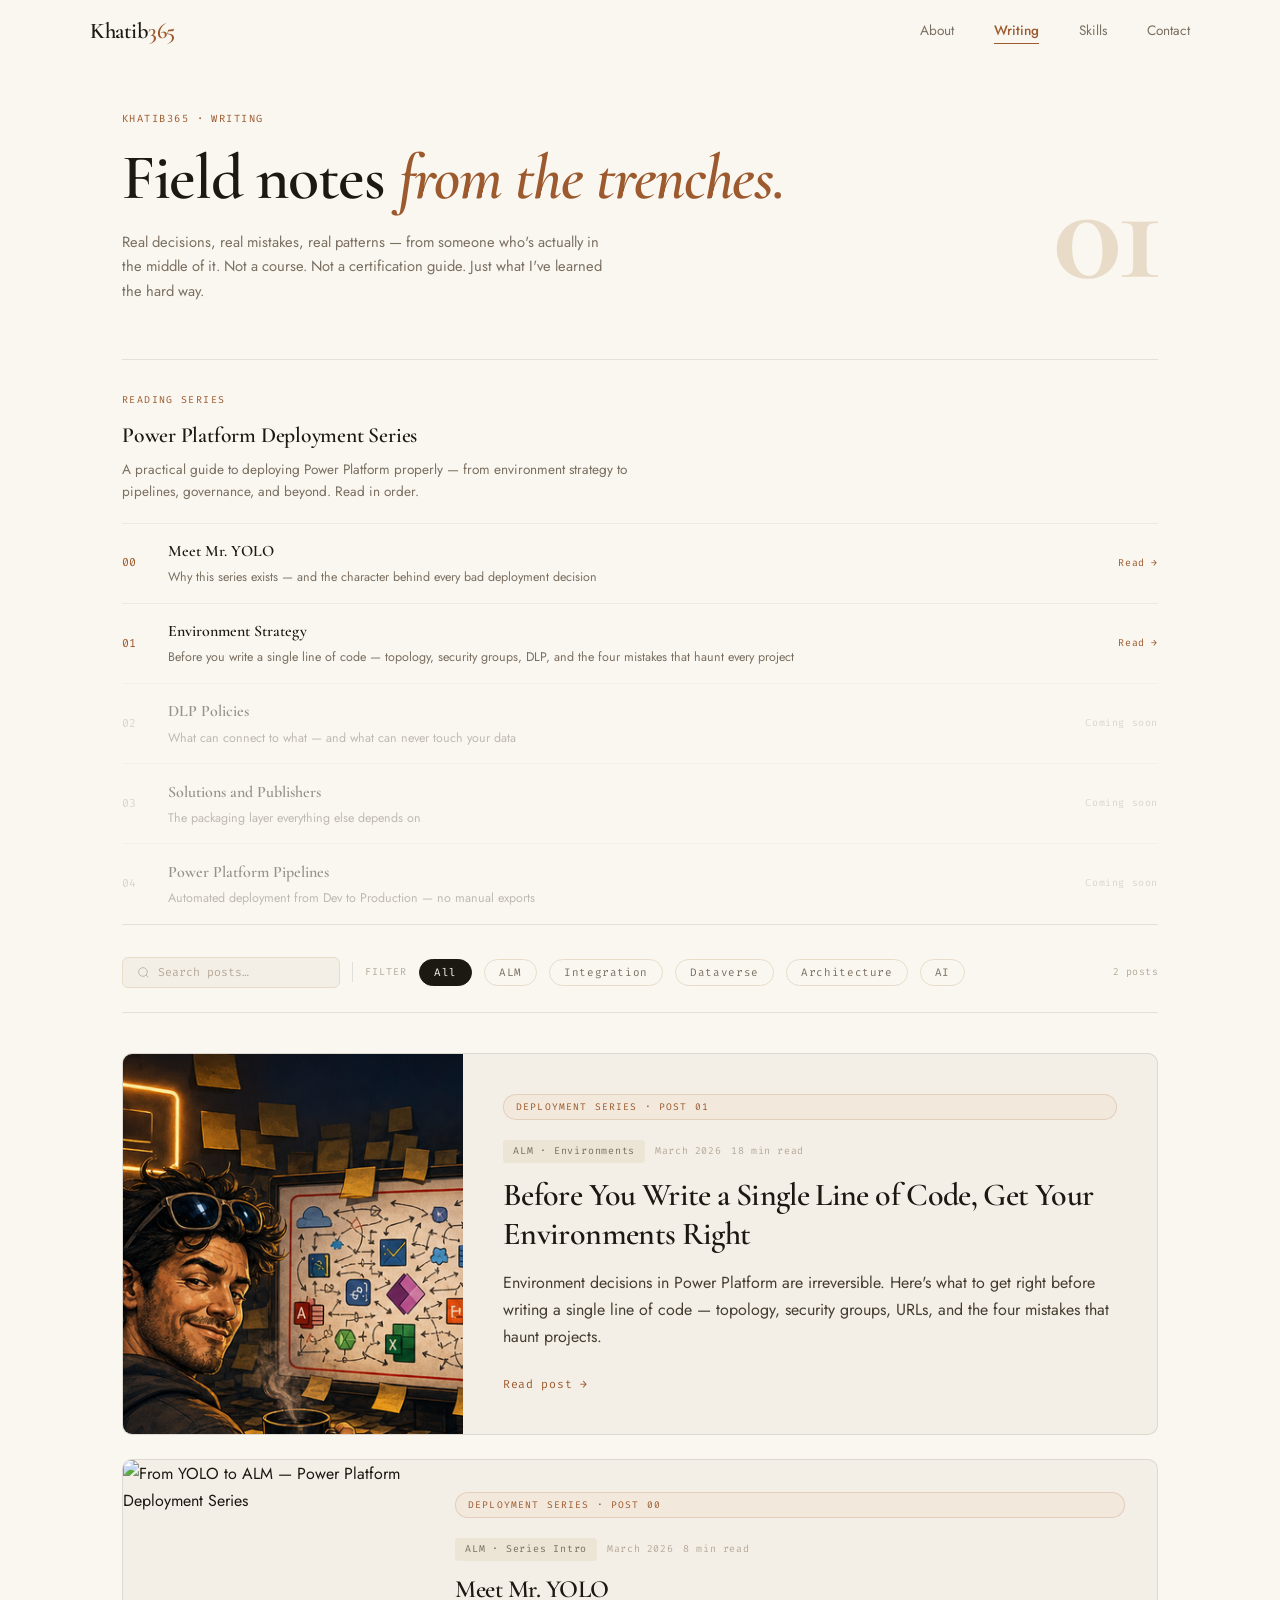
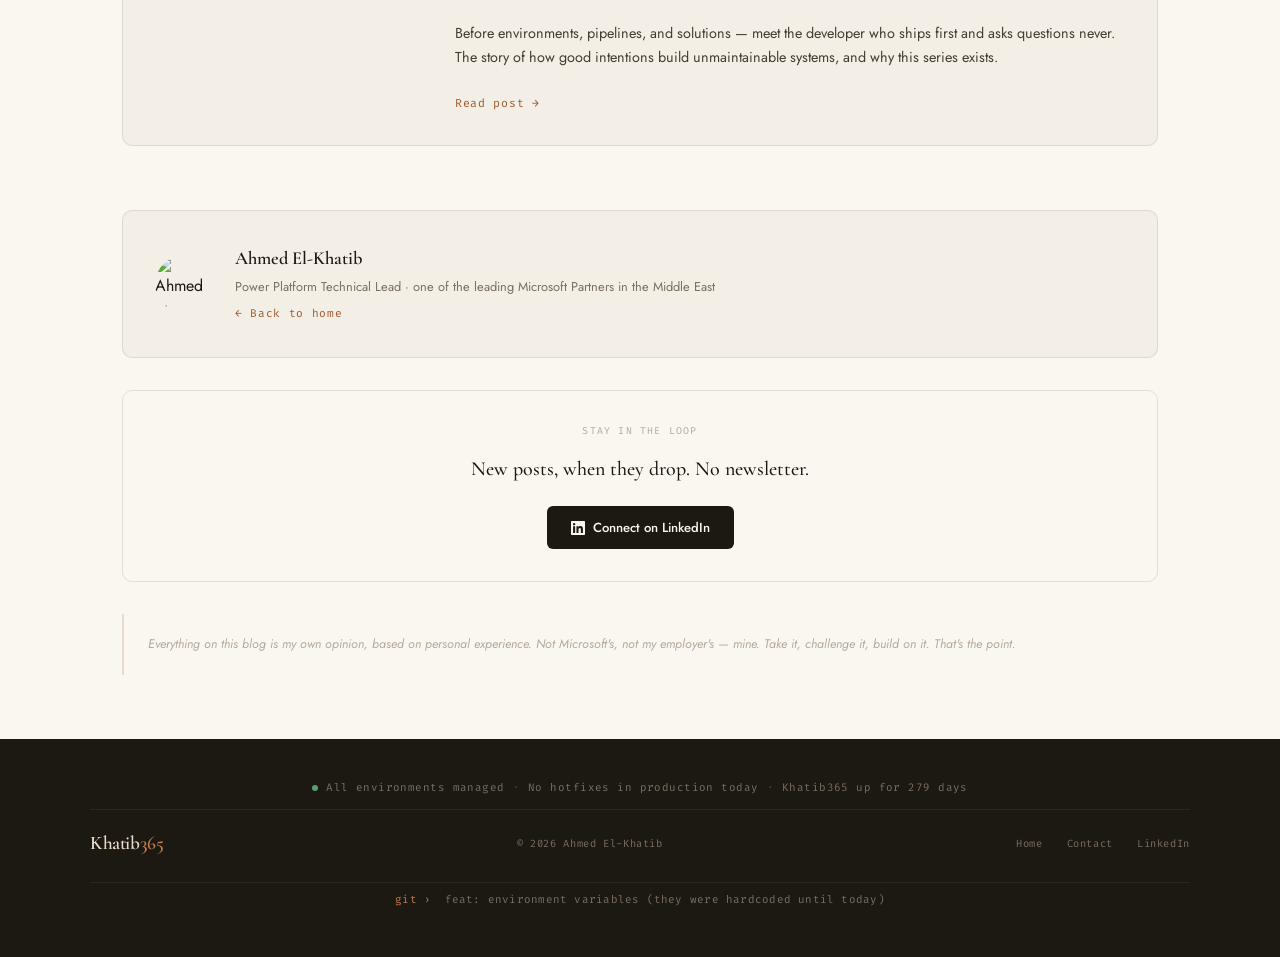
==== blog/index.html @ 5b6878cf "Launch Bilal365 personal portfolio site Full portfolio and blog site based on the Khatib365 template" ====
<!DOCTYPE html>
<html lang="en">
<head>
<meta charset="UTF-8">
<meta name="viewport" content="width=device-width, initial-scale=1.0">
<meta name="description" content="Writing by Ahmed El-Khatib — real patterns, real mistakes, real decisions from enterprise Power Platform delivery.">
<title>Writing — Khatib365</title>
<link rel="preconnect" href="https://fonts.googleapis.com">
<link rel="preconnect" href="https://fonts.gstatic.com" crossorigin>
<link href="https://fonts.googleapis.com/css2?family=Cormorant+Garamond:ital,wght@0,400;0,500;0,600;0,700;1,400;1,600&family=Jost:wght@300;400;500;600&family=Fira+Code:wght@400;500&display=swap" rel="stylesheet">
<link rel="icon" type="image/svg+xml" href="../assets/favicon.svg">
<style>
  :root {
    --canvas:      #faf7f1;
    --parchment:   #f4efe6;
    --parchment-d: #ece4d5;
    --sand:        #e8dcc8;
    --ink:         #1c1812;
    --ink-soft:    #453d31;
    --ink-mid:     #7a6f60;
    --ink-light:   #b5a99a;
    --copper:      #9c5a2e;
    --copper-light:#c47a4a;
    --copper-pale: #f2e8dc;
    --rule:        rgba(28,24,18,0.1);
    --rule-light:  rgba(28,24,18,0.06);
    --navy:        #070d1c;
    --serif:  'Cormorant Garamond', Georgia, serif;
    --sans:   'Jost', system-ui, sans-serif;
    --mono:   'Fira Code', 'Courier New', monospace;
    --max-w:  1100px;
  }
  *, *::before, *::after { box-sizing: border-box; margin: 0; padding: 0; }
  html { scroll-behavior: smooth; overflow-x: hidden; max-width: 100%; }
  body { background: var(--canvas); color: var(--ink); font-family: var(--sans); font-size: 16px; line-height: 1.7; -webkit-font-smoothing: antialiased; overflow-x: hidden; }
  a { color: inherit; text-decoration: none; }
  img { display: block; max-width: 100%; }

  /* ── NAV ── */
  .nav {
    position: fixed; top: 0; left: 0; right: 0; z-index: 100;
    display: flex; align-items: center; justify-content: space-between;
    padding: 1.2rem max(1.5rem, calc((100% - var(--max-w)) / 2));
    background: rgba(250,247,241,0.92); backdrop-filter: blur(14px);
    border-bottom: 1px solid transparent; transition: all 0.3s ease;
  }
  .nav.scrolled { padding-top: 0.85rem; padding-bottom: 0.85rem; border-bottom-color: var(--rule); box-shadow: 0 2px 24px rgba(28,24,18,0.07); }
  .nav-brand { font-family: var(--serif); font-size: 1.4rem; font-weight: 600; letter-spacing: -0.02em; line-height: 1; white-space: nowrap; }
  .brand-khatib, .brand-365 { display: inline; }
  .brand-khatib { color: var(--ink); }
  .brand-365 { color: var(--copper); }
  .nav-links { display: flex; align-items: center; gap: 2.5rem; }
  .nav-link { font-size: 0.85rem; font-weight: 400; color: var(--ink-mid); transition: color 0.2s; position: relative; }
  .nav-link:hover { color: var(--ink); }
  .nav-link.active { color: var(--copper); font-weight: 500; }
  .nav-link::after { content: ''; position: absolute; bottom: -2px; left: 0; right: 0; height: 1px; background: var(--copper); transform: scaleX(0); transform-origin: left; transition: transform 0.22s ease; }
  .nav-link:hover::after, .nav-link.active::after { transform: scaleX(1); }
  .nav-toggle { display: none; background: none; border: none; font-size: 1.2rem; color: var(--ink); cursor: pointer; }

  /* ── PAGE WRAPPER ── */
  .page { max-width: var(--max-w); margin: 0 auto; padding: 0 2rem; }

  /* ── MASTHEAD ── */
  .blog-masthead {
    padding: 110px 0 56px;
    display: flex; align-items: flex-end; justify-content: space-between;
    gap: 2rem; border-bottom: 1px solid var(--rule);
    position: relative;
  }
  .masthead-text { flex: 1; }
  .masthead-eyebrow {
    font-family: var(--mono); font-size: 0.65rem; letter-spacing: 0.14em;
    text-transform: uppercase; color: var(--copper); margin-bottom: 1rem;
  }
  .masthead-title {
    font-family: var(--serif); font-size: clamp(2.4rem, 6vw, 4rem);
    font-weight: 600; line-height: 1.05; letter-spacing: -0.02em; color: var(--ink);
  }
  .masthead-title em { font-style: italic; color: var(--copper); }
  .masthead-sub {
    margin-top: 1.2rem; font-size: 0.92rem; color: var(--ink-mid);
    line-height: 1.65; max-width: 480px;
  }
  .masthead-count {
    font-family: var(--serif); font-size: clamp(5rem, 14vw, 9rem);
    font-weight: 700; line-height: 1; color: var(--sand);
    letter-spacing: -0.04em; user-select: none; flex-shrink: 0;
  }

  /* ── CONTROLS ── */
  .blog-controls {
    padding: 1.5rem 0;
    display: flex; flex-wrap: wrap; align-items: center; gap: 12px;
    border-bottom: 1px solid var(--rule);
  }
  .search-wrap {
    display: flex; align-items: center; gap: 8px;
    background: var(--parchment); border: 1px solid var(--sand);
    border-radius: 6px; padding: 7px 14px; min-width: 200px;
  }
  .search-icon { color: var(--ink-light); flex-shrink: 0; }
  .search-input {
    background: none; border: none; outline: none;
    font-family: var(--mono); font-size: 0.72rem; color: var(--ink);
    width: 100%;
  }
  .search-input::placeholder { color: var(--ink-light); }
  .filter-sep { width: 1px; height: 20px; background: var(--rule); }
  .filter-label {
    font-family: var(--mono); font-size: 0.62rem; letter-spacing: 0.1em;
    text-transform: uppercase; color: var(--ink-light); white-space: nowrap;
  }
  .filter-btn {
    font-family: var(--mono); font-size: 0.68rem; letter-spacing: 0.06em;
    padding: 5px 14px; border-radius: 20px; border: 1px solid var(--sand);
    background: transparent; color: var(--ink-mid); cursor: pointer;
    transition: all 0.18s; white-space: nowrap;
  }
  .filter-btn.active, .filter-btn:hover {
    background: var(--ink); color: var(--canvas); border-color: var(--ink);
  }
  .results-count {
    margin-left: auto; font-family: var(--mono); font-size: 0.62rem;
    color: var(--ink-light); letter-spacing: 0.04em;
  }

  /* ── POST GRID ── */
  .post-grid {
    padding: 2.5rem 0 0;
    display: flex; flex-direction: column;
    gap: 1.5rem;
  }
  .post-card {
    background: var(--parchment); border: 1px solid var(--rule);
    border-radius: 10px; cursor: pointer; overflow: hidden;
    transition: box-shadow 0.2s, border-color 0.2s, transform 0.2s;
    display: flex; flex-direction: row;
  }
  .post-card:hover {
    box-shadow: 0 8px 32px rgba(28,24,18,0.1);
    border-color: var(--copper-light); transform: translateY(-2px);
  }
  .post-card--featured {
    grid-column: 1 / -1;
  }
  /* ── CARD THUMBNAIL ── */
  .post-card-thumb {
    flex-shrink: 0; width: 300px;
    overflow: hidden; position: relative;
  }
  .post-card--featured .post-card-thumb { width: 340px; }
  .post-card-thumb-img {
    width: 100%; height: 100%; object-fit: cover; display: block;
    transition: transform 0.4s ease;
  }
  .post-card:hover .post-card-thumb-img { transform: scale(1.04); }
  .post-card-thumb-placeholder {
    width: 100%; height: 100%; min-height: 200px;
    background: linear-gradient(145deg, var(--copper-pale) 0%, var(--parchment-d) 70%);
    display: flex; align-items: center; justify-content: center;
  }
  .post-card-thumb-glyph {
    font-family: var(--serif); font-size: 5rem; line-height: 1;
    color: rgba(156,90,46,0.2); user-select: none;
  }
  /* ── CARD CONTENT ── */
  .post-card-content {
    flex: 1; padding: 2rem; display: flex; flex-direction: column;
  }
  .post-card--featured .post-card-content { padding: 2.5rem; }
  .post-card--featured .post-card-excerpt { font-size: 1rem; }
  .post-card-badge {
    font-family: var(--mono); font-size: 0.6rem; letter-spacing: 0.12em;
    text-transform: uppercase; color: var(--copper);
    background: var(--copper-pale); border: 1px solid rgba(156,90,46,0.18);
    border-radius: 100px; padding: 4px 12px;
    display: inline-block; margin-bottom: 1.25rem;
  }
  .post-card-meta {
    display: flex; flex-wrap: wrap; gap: 10px; align-items: center;
    margin-bottom: 0.85rem;
  }
  .post-card-tag {
    font-family: var(--mono); font-size: 0.62rem; letter-spacing: 0.08em;
    color: var(--ink-mid); background: var(--parchment-d);
    padding: 3px 10px; border-radius: 4px;
  }
  .post-card-date, .post-card-read {
    font-family: var(--mono); font-size: 0.62rem; color: var(--ink-light);
    letter-spacing: 0.06em;
  }
  .post-card-title {
    font-family: var(--serif); font-size: 1.55rem; font-weight: 600;
    color: var(--ink); line-height: 1.2; letter-spacing: -0.02em;
    margin-bottom: 1rem;
  }
  .post-card--featured .post-card-title { font-size: 2rem; }
  .post-card-excerpt {
    font-size: 0.9rem; color: var(--ink-soft); line-height: 1.7;
    flex: 1; margin-bottom: 1.5rem;
  }
  .post-card-link {
    font-family: var(--mono); font-size: 0.72rem; color: var(--copper);
    letter-spacing: 0.06em; transition: letter-spacing 0.2s;
    display: inline-block; margin-top: auto;
  }
  .post-card-link:hover { letter-spacing: 0.12em; }
  .post-card.hidden { display: none; }
  .no-posts-msg {
    grid-column: 1 / -1; text-align: center; padding: 3rem 0;
    font-family: var(--mono); font-size: 0.75rem; color: var(--ink-light);
    letter-spacing: 0.06em; display: none;
  }
  .no-posts-msg.visible { display: block; }

  /* ── AUTHOR STRIP ── */
  .author-strip {
    margin-top: 4rem; padding: 2rem; background: var(--parchment);
    border: 1px solid var(--rule); border-radius: 10px;
    display: flex; align-items: center; gap: 1.5rem;
  }
  .author-strip-photo {
    width: 56px; height: 56px; border-radius: 50%; object-fit: cover; flex-shrink: 0;
  }
  .author-strip-name {
    font-family: var(--serif); font-size: 1.15rem; font-weight: 600; color: var(--ink);
  }
  .author-strip-role {
    font-size: 0.8rem; color: var(--ink-mid); margin-top: 2px;
  }
  .author-strip-link {
    font-family: var(--mono); font-size: 0.7rem; color: var(--copper);
    letter-spacing: 0.06em; margin-top: 6px; display: inline-block;
    transition: letter-spacing 0.2s;
  }
  .author-strip-link:hover { letter-spacing: 0.1em; }

  /* ── LINKEDIN CTA ── */
  .blog-cta {
    margin-top: 2rem; padding: 2rem;
    border: 1px solid var(--rule); border-radius: 10px;
    text-align: center;
  }
  .blog-cta-eyebrow {
    font-family: var(--mono); font-size: 0.62rem; letter-spacing: 0.12em;
    text-transform: uppercase; color: var(--ink-light); margin-bottom: 0.75rem;
  }
  .blog-cta-text {
    font-family: var(--serif); font-size: 1.25rem; font-weight: 500;
    color: var(--ink); margin-bottom: 1.25rem;
  }
  .blog-cta-btn {
    display: inline-flex; align-items: center; gap: 8px;
    font-family: var(--sans); font-size: 0.82rem; font-weight: 500;
    background: var(--ink); color: var(--canvas);
    padding: 0.65rem 1.5rem; border-radius: 6px;
    transition: background 0.2s;
  }
  .blog-cta-btn:hover { background: var(--copper); }

  /* ── DISCLAIMER ── */
  .blog-disclaimer {
    margin-top: 2rem; margin-bottom: 4rem;
    padding: 1.25rem 1.5rem;
    border-left: 2px solid var(--sand);
    font-size: 0.78rem; color: var(--ink-light); line-height: 1.65;
    font-style: italic;
  }

  /* ── FOOTER ── */
  .footer { background: var(--ink); padding: 2.5rem max(1.5rem, calc((100% - var(--max-w)) / 2)); }
  .footer-inner { max-width: var(--max-w); margin: 0 auto; display: flex; align-items: center; justify-content: space-between; flex-wrap: wrap; gap: 20px; }
  .footer .nav-brand { font-size: 1.2rem; }
  .footer .brand-khatib { color: var(--sand); }
  .footer .brand-365 { color: var(--copper-light); }
  .footer-copy { font-family: var(--mono); font-size: 0.65rem; color: var(--ink-mid); letter-spacing: 0.06em; }
  .footer-links { display: flex; gap: 24px; }
  .footer-link { font-family: var(--mono); font-size: 0.65rem; color: var(--ink-mid); letter-spacing: 0.06em; transition: color 0.2s; }
  .footer-link:hover { color: var(--copper-light); }
  .footer-status {
    width: 100%; display: flex; align-items: center; justify-content: center;
    gap: 8px; font-size: 0.68rem; color: var(--ink-mid);
    font-family: var(--mono); letter-spacing: 0.04em;
    padding-bottom: 0.75rem; margin-bottom: 0.25rem;
    border-bottom: 0.5px solid rgba(255,255,255,0.06);
  }
  .status-dot {
    width: 6px; height: 6px; border-radius: 50%; background: #5a9e6f;
    animation: statusPulse 2.5s ease-in-out infinite;
  }
  @keyframes statusPulse { 0%, 100% { opacity: 1; } 50% { opacity: 0.4; } }
  .status-sep { color: rgba(255,255,255,0.18); }
  .footer-commit {
    width: 100%; text-align: center; font-family: var(--mono); font-size: 0.68rem;
    color: var(--ink-mid); padding: 0.5rem 0;
    border-top: 0.5px solid rgba(255,255,255,0.06);
    margin-top: 0.5rem; letter-spacing: 0.02em;
  }
  .footer-commit-prefix { color: var(--copper-light); margin-right: 6px; }

  /* ── TIP TOAST ── */
  .tip-toast {
    position: fixed; bottom: 28px; right: 28px; z-index: 500;
    max-width: 360px; background: var(--navy); border-radius: 10px;
    box-shadow: 0 12px 40px rgba(0,0,0,0.35), 0 0 0 1px rgba(255,255,255,0.06);
    overflow: hidden; opacity: 0; pointer-events: none;
    transform: translateY(12px) scale(0.97);
    transition: opacity 0.35s ease, transform 0.35s ease;
  }
  .tip-toast.visible { opacity: 1; pointer-events: auto; transform: none; }
  .tip-toast.hiding { opacity: 0; transform: translateY(8px) scale(0.97); }
  .tip-progress {
    height: 2px; width: 100%; background: var(--copper);
    transform-origin: left; animation: tipBar 7.8s linear forwards;
  }
  @keyframes tipBar { from { transform: scaleX(1); } to { transform: scaleX(0); } }
  .tip-body { padding: 1rem 1.1rem 1.1rem; }
  .tip-header { display: flex; justify-content: space-between; align-items: center; margin-bottom: 0.6rem; }
  .tip-label { font-family: var(--mono); font-size: 0.58rem; letter-spacing: 0.12em; text-transform: uppercase; color: var(--copper-light); }
  .tip-close { background: none; border: none; color: rgba(181,169,154,0.5); cursor: pointer; font-size: 0.8rem; padding: 0 2px; transition: color 0.2s; }
  .tip-close:hover { color: var(--sand); }
  .tip-text { font-size: 0.83rem; color: rgba(228,218,205,0.88); line-height: 1.55; }
  .tip-text strong { color: var(--sand); font-weight: 500; }

  /* ── SERIES BLOCK ── */
  .series-block {
    padding: 2rem 0 0;
    border-bottom: 1px solid var(--rule);
    margin-bottom: 0.5rem;
  }
  .series-block-header { margin-bottom: 1.25rem; }
  .series-eyebrow {
    font-family: var(--mono); font-size: 0.62rem; letter-spacing: 0.14em;
    text-transform: uppercase; color: var(--copper); margin-bottom: 0.5rem;
  }
  .series-title {
    font-family: var(--serif); font-size: 1.35rem; font-weight: 600;
    color: var(--ink); margin-bottom: 0.35rem; letter-spacing: -0.01em;
  }
  .series-sub {
    font-size: 0.85rem; color: var(--ink-mid); line-height: 1.6; max-width: 520px;
  }
  .series-list { display: flex; flex-direction: column; }
  .series-item {
    display: flex; align-items: center; gap: 1.25rem;
    padding: 0.9rem 0;
    border-top: 1px solid var(--rule-light);
    text-decoration: none; color: inherit;
    transition: background 0.15s;
  }
  .series-item--available:hover .si-title { color: var(--copper); }
  .series-item--soon { opacity: 0.45; pointer-events: none; }
  .si-num {
    font-family: var(--mono); font-size: 0.72rem; min-width: 26px;
    color: var(--ink-light); flex-shrink: 0;
  }
  .series-item--available .si-num { color: var(--copper); }
  .si-content { flex: 1; }
  .si-title {
    font-family: var(--serif); font-size: 1rem; font-weight: 600;
    color: var(--ink); transition: color 0.15s;
  }
  .si-sub { font-size: 0.78rem; color: var(--ink-mid); margin-top: 2px; }
  .si-status {
    font-family: var(--mono); font-size: 0.62rem; color: var(--copper);
    letter-spacing: 0.06em; white-space: nowrap; flex-shrink: 0;
  }
  .si-status--soon { color: var(--ink-light); }

  /* ── RESPONSIVE ── */
  @media (max-width: 760px) {
    .page { padding: 0 1.25rem; }
    .nav { padding: 1rem 1.25rem; }
    .nav.scrolled { padding-top: 0.8rem; padding-bottom: 0.8rem; }
    .nav-links { display: none; }
    .nav-toggle { display: block; }
    .nav-links.open {
      display: flex; flex-direction: column; position: absolute;
      top: 100%; left: 0; right: 0;
      background: rgba(250,247,241,0.98); padding: 1rem 1.5rem 1.5rem;
      border-bottom: 1px solid var(--rule); gap: 1rem;
    }
    .blog-masthead { flex-direction: column; align-items: flex-start; padding-top: 90px; }
    .masthead-count { display: none; }
    .post-card { flex-direction: column; }
    .post-card-thumb { width: 100%; height: 220px; }
    .post-card--featured .post-card-thumb { width: 100%; height: 240px; }
    .tip-toast { max-width: calc(100vw - 40px); right: 20px; bottom: 20px; }
    .footer { padding: 2rem 1.25rem; }
  }
</style>
</head>
<body>

<!-- NAV -->
<nav class="nav" id="nav">
  <a href="../" class="nav-brand"><span class="brand-khatib">Khatib</span><span class="brand-365">365</span></a>
  <div class="nav-links" id="navLinks">
    <a href="../#about" class="nav-link">About</a>
    <a href="index.html" class="nav-link active">Writing</a>
    <a href="../#skills" class="nav-link">Skills</a>
    <a href="../#contact" class="nav-link">Contact</a>
  </div>
  <button class="nav-toggle" id="navToggle" aria-label="Menu">☰</button>
</nav>

<div class="page">

  <!-- MASTHEAD -->
  <header class="blog-masthead">
    <div class="masthead-text">
      <p class="masthead-eyebrow">Khatib365 · Writing</p>
      <h1 class="masthead-title">Field notes <em>from the trenches.</em></h1>
      <p class="masthead-sub">Real decisions, real mistakes, real patterns — from someone who's actually in the middle of it. Not a course. Not a certification guide. Just what I've learned the hard way.</p>
    </div>
    <div class="masthead-count" aria-hidden="true">01</div>
  </header>

  <!-- SERIES BLOCK -->
  <div class="series-block">
    <div class="series-block-header">
      <p class="series-eyebrow">Reading series</p>
      <h2 class="series-title">Power Platform Deployment Series</h2>
      <p class="series-sub">A practical guide to deploying Power Platform properly — from environment strategy to pipelines, governance, and beyond. Read in order.</p>
    </div>
    <div class="series-list">
      <a href="post00-mr-yolo.html" class="series-item series-item--available">
        <span class="si-num">00</span>
        <div class="si-content">
          <div class="si-title">Meet Mr. YOLO</div>
          <div class="si-sub">Why this series exists — and the character behind every bad deployment decision</div>
        </div>
        <span class="si-status">Read →</span>
      </a>
      <a href="post01-environment-strategy.html" class="series-item series-item--available">
        <span class="si-num">01</span>
        <div class="si-content">
          <div class="si-title">Environment Strategy</div>
          <div class="si-sub">Before you write a single line of code — topology, security groups, DLP, and the four mistakes that haunt every project</div>
        </div>
        <span class="si-status">Read →</span>
      </a>
      <div class="series-item series-item--soon">
        <span class="si-num">02</span>
        <div class="si-content">
          <div class="si-title">DLP Policies</div>
          <div class="si-sub">What can connect to what — and what can never touch your data</div>
        </div>
        <span class="si-status si-status--soon">Coming soon</span>
      </div>
      <div class="series-item series-item--soon">
        <span class="si-num">03</span>
        <div class="si-content">
          <div class="si-title">Solutions and Publishers</div>
          <div class="si-sub">The packaging layer everything else depends on</div>
        </div>
        <span class="si-status si-status--soon">Coming soon</span>
      </div>
      <div class="series-item series-item--soon">
        <span class="si-num">04</span>
        <div class="si-content">
          <div class="si-title">Power Platform Pipelines</div>
          <div class="si-sub">Automated deployment from Dev to Production — no manual exports</div>
        </div>
        <span class="si-status si-status--soon">Coming soon</span>
      </div>
    </div>
  </div>

  <!-- CONTROLS -->
  <div class="blog-controls">
    <div class="search-wrap">
      <svg class="search-icon" viewBox="0 0 24 24" fill="none" stroke="currentColor" stroke-width="1.5" width="13" height="13" aria-hidden="true"><circle cx="11" cy="11" r="8"/><line x1="21" y1="21" x2="16.65" y2="16.65"/></svg>
      <input type="text" id="searchInput" class="search-input" placeholder="Search posts…" aria-label="Search posts">
    </div>
    <div class="filter-sep"></div>
    <span class="filter-label">Filter</span>
    <button class="filter-btn active" data-filter="all">All</button>
    <button class="filter-btn" data-filter="alm">ALM</button>
    <button class="filter-btn" data-filter="integration">Integration</button>
    <button class="filter-btn" data-filter="dataverse">Dataverse</button>
    <button class="filter-btn" data-filter="architecture">Architecture</button>
    <button class="filter-btn" data-filter="ai">AI</button>
    <span class="results-count" id="resultsCount">2 posts</span>

  </div>

  <!-- POST GRID -->
  <div class="post-grid" id="postGrid">

    <!-- Post 01 — featured (newest) -->
    <article class="post-card post-card--featured"
      data-tags="alm,architecture"
      data-title="Before You Write a Single Line of Code, Get Your Environments Right"
      data-excerpt="Environment decisions in Power Platform are irreversible. Here's what to get right before writing a single line of code — topology, security groups, URLs, and the four mistakes that haunt projects."
      onclick="location.href='post01-environment-strategy.html'"
      style="cursor:pointer">
      <div class="post-card-thumb">
        <img src="../assets/images/post01/post01-card.png" alt="Post 01 — Environment Strategy" class="post-card-thumb-img" loading="lazy">
      </div>
      <div class="post-card-content">
        <div class="post-card-badge">Deployment Series · Post 01</div>
        <div class="post-card-meta">
          <span class="post-card-tag">ALM · Environments</span>
          <span class="post-card-date">March 2026</span>
          <span class="post-card-read">18 min read</span>
        </div>
        <h2 class="post-card-title">Before You Write a Single Line of Code, Get Your Environments Right</h2>
        <p class="post-card-excerpt">Environment decisions in Power Platform are irreversible. Here's what to get right before writing a single line of code — topology, security groups, URLs, and the four mistakes that haunt projects.</p>
        <a href="post01-environment-strategy.html" class="post-card-link">Read post →</a>
      </div>
    </article>

    <!-- Post 00 -->
    <article class="post-card"
      data-tags="alm,architecture"
      data-title="Meet Mr. YOLO — Power Platform Deployment Series"
      data-excerpt="Before environments, pipelines, and solutions — meet the developer who ships first and asks questions never. The story of how good intentions build unmaintainable systems, and why this series exists."
      onclick="location.href='post00-mr-yolo.html'"
      style="cursor:pointer">
      <div class="post-card-thumb">
        <img src="../assets/screenshots/post00/from_yolo_to_alm_v3.png" alt="From YOLO to ALM — Power Platform Deployment Series" class="post-card-thumb-img" loading="lazy">
      </div>
      <div class="post-card-content">
        <div class="post-card-badge">Deployment Series · Post 00</div>
        <div class="post-card-meta">
          <span class="post-card-tag">ALM · Series Intro</span>
          <span class="post-card-date">March 2026</span>
          <span class="post-card-read">8 min read</span>
        </div>
        <h2 class="post-card-title">Meet Mr. YOLO</h2>
        <p class="post-card-excerpt">Before environments, pipelines, and solutions — meet the developer who ships first and asks questions never. The story of how good intentions build unmaintainable systems, and why this series exists.</p>
        <a href="post00-mr-yolo.html" class="post-card-link">Read post →</a>
      </div>
    </article>

    <div class="no-posts-msg" id="noPostsMsg">
      No published posts match that filter — check back soon.
    </div>

  </div>

  <!-- AUTHOR STRIP -->
  <div class="author-strip">
    <img src="../assets/photo.jpg" alt="Ahmed El-Khatib" class="author-strip-photo">
    <div>
      <div class="author-strip-name">Ahmed El-Khatib</div>
      <div class="author-strip-role">Power Platform Technical Lead · one of the leading Microsoft Partners in the Middle East</div>
      <a href="../" class="author-strip-link">← Back to home</a>
    </div>
  </div>

  <!-- LINKEDIN CTA -->
  <div class="blog-cta">
    <p class="blog-cta-eyebrow">Stay in the loop</p>
    <p class="blog-cta-text">New posts, when they drop. No newsletter.</p>
    <a href="https://linkedin.com/in/ahmed-el-khatib" target="_blank" rel="noopener noreferrer" class="blog-cta-btn">
      <svg width="14" height="14" viewBox="0 0 24 24" fill="currentColor" aria-hidden="true"><path d="M20.447 20.452h-3.554v-5.569c0-1.328-.027-3.037-1.852-3.037-1.853 0-2.136 1.445-2.136 2.939v5.667H9.351V9h3.414v1.561h.046c.477-.9 1.637-1.85 3.37-1.85 3.601 0 4.267 2.37 4.267 5.455v6.286zM5.337 7.433a2.062 2.062 0 0 1-2.063-2.065 2.064 2.064 0 1 1 2.063 2.065zm1.782 13.019H3.555V9h3.564v11.452zM22.225 0H1.771C.792 0 0 .774 0 1.729v20.542C0 23.227.792 24 1.771 24h20.451C23.2 24 24 23.227 24 22.271V1.729C24 .774 23.2 0 22.222 0h.003z"/></svg>
      Connect on LinkedIn
    </a>
  </div>

  <!-- DISCLAIMER -->
  <div class="blog-disclaimer">
    Everything on this blog is my own opinion, based on personal experience.
    Not Microsoft's, not my employer's — mine. Take it, challenge it, build on it. That's the point.
  </div>

</div><!-- /.page -->

<!-- FOOTER -->
<footer class="footer">
  <div class="footer-inner">
    <div class="footer-status">
      <span class="status-dot"></span>
      <span class="status-text">All environments managed</span>
      <span class="status-sep">·</span>
      <span class="status-text">No hotfixes in production today</span>
      <span class="status-sep">·</span>
      <span class="status-text" id="status-uptime"></span>
    </div>
    <a href="../" class="nav-brand"><span class="brand-khatib">Khatib</span><span class="brand-365">365</span></a>
    <span class="footer-copy">© 2026 Ahmed El-Khatib</span>
    <div class="footer-links">
      <a href="../" class="footer-link">Home</a>
      <a href="../#contact" class="footer-link">Contact</a>
      <a href="https://linkedin.com/in/ahmed-el-khatib" class="footer-link" target="_blank" rel="noopener noreferrer">LinkedIn</a>
    </div>
    <div class="footer-commit">
      <span class="footer-commit-prefix">git ›</span>
      <span class="footer-commit-msg" id="footer-commit-msg"></span>
    </div>
  </div>
</footer>

<!-- SARCASTIC TIP TOAST -->
<div class="tip-toast" id="tipToast" role="status" aria-live="polite">
  <div class="tip-progress" id="tipProgress"></div>
  <div class="tip-body">
    <div class="tip-header">
      <span class="tip-label">⚡ Power Platform Truth Bomb</span>
      <button class="tip-close" id="tipClose" aria-label="Dismiss">✕</button>
    </div>
    <p class="tip-text" id="tipText"></p>
  </div>
</div>

<script>
  // ── Nav scroll + mobile toggle
  const nav = document.getElementById('nav');
  window.addEventListener('scroll', () => nav.classList.toggle('scrolled', window.scrollY > 40));
  const toggle = document.getElementById('navToggle');
  const navLinks = document.getElementById('navLinks');
  toggle?.addEventListener('click', () => navLinks.classList.toggle('open'));
  navLinks?.querySelectorAll('a').forEach(a => a.addEventListener('click', () => navLinks.classList.remove('open')));

  // ── Filter + Search
  const filterBtns  = document.querySelectorAll('.filter-btn');
  const postCards   = document.querySelectorAll('.post-card--featured, .post-card:not(.post-card--featured)');
  const noPostsMsg  = document.getElementById('noPostsMsg');
  const searchInput = document.getElementById('searchInput');
  const resultsCount = document.getElementById('resultsCount');
  let activeFilter  = 'all';
  let searchQuery   = '';

  function applyFilters() {
    let visible = 0;
    postCards.forEach(card => {
      const tags    = (card.dataset.tags || '').toLowerCase();
      const title   = (card.dataset.title || '').toLowerCase();
      const excerpt = (card.dataset.excerpt || '').toLowerCase();
      const matchFilter = activeFilter === 'all' || tags.includes(activeFilter);
      const matchSearch = !searchQuery || title.includes(searchQuery) || excerpt.includes(searchQuery);
      const show = matchFilter && matchSearch;
      card.classList.toggle('hidden', !show);
      if (show) visible++;
    });
    noPostsMsg.classList.toggle('visible', visible === 0);
    resultsCount.textContent = visible === 1 ? '1 post' : visible + ' posts';
  }

  filterBtns.forEach(btn => {
    btn.addEventListener('click', () => {
      filterBtns.forEach(b => b.classList.remove('active'));
      btn.classList.add('active');
      activeFilter = btn.dataset.filter;
      applyFilters();
    });
  });

  searchInput.addEventListener('input', () => {
    searchQuery = searchInput.value.toLowerCase().trim();
    applyFilters();
  });

  // ── Sarcastic tip toast
  const sarcasticTips = [
    "<strong>Oh, you're deploying unmanaged to production again?</strong> A classic. We don't judge here. But we're judging.",
    "<strong>Hardcoded that URL directly in the flow, did you?</strong> It works perfectly in Dev. Dev is not real life.",
    "<strong>No security groups on the environment?</strong> Bold. Everyone's a System Admin now. The auditors say hi.",
    "<strong>You just put everything in one solution.</strong> The data model, the flows, the apps, the PCF. Future you has been notified.",
    "<strong>It works in Dev, so that's basically done, right?</strong> Dev is a lie we all agreed to believe.",
    "<strong>Polling every 60 seconds when nothing changes?</strong> Your API provider filed a noise complaint.",
    "<strong>Three different publisher prefixes across the same org.</strong> This is permanent. This is forever. Good luck.",
    "<strong>Synchronous plugin. Ten thousand rows. Let's go.</strong> The transaction thread is crying.",
    "<strong>No DLP policies? That's called freedom.</strong> Someone just connected their personal Gmail. It's fine.",
    "<strong>You skipped the environment variables again.</strong> The service account whose email is in 47 flows just resigned."
  ];

  const toast    = document.getElementById('tipToast');
  const tipText  = document.getElementById('tipText');
  const tipClose = document.getElementById('tipClose');
  let   tipTimer = null;

  function dismissTip() {
    toast.classList.remove('visible');
    toast.classList.add('hiding');
    clearTimeout(tipTimer);
    setTimeout(() => toast.classList.remove('hiding'), 500);
  }

  window.addEventListener('load', () => {
    tipText.innerHTML = sarcasticTips[Math.floor(Math.random() * sarcasticTips.length)];
    setTimeout(() => {
      toast.classList.add('visible');
      tipTimer = setTimeout(dismissTip, 7800);
    }, 1600);
  });

  tipClose.addEventListener('click', dismissTip);

  // ── Footer commit + uptime
  (function() {
    const commits = [
      "fix: fixed the fix that fixed the previous fix",
      "hotfix: please work",
      "temp: do not push to prod (pushing to prod)",
      "chore: removed todo comments (left the todos)",
      "refactor: same code, more confidence",
      "fix: it works now (reason unknown)",
      "wip: not wip anymore, shipping anyway",
      "feat: added feature client didn't ask for but definitely needs",
      "hotfix: prod is fine, this is fine, everything is fine",
      "fix: reverted the revert of the revert",
      "style: moved semicolon 1px to the right",
      "docs: added comment explaining what the code does (incorrectly)",
      "fix: null check (too late)",
      "feat: environment variables (they were hardcoded until today)",
      "deploy: fingers crossed",
      "fix: works on my machine (adding my machine to prod)",
      "chore: deleted unused code (it will be needed next week)",
      "feat: error handling (catching and ignoring)",
      "fix: race condition by adding setTimeout 1000",
      "hotfix: unrelated change that somehow fixes everything"
    ];
    const msgEl = document.getElementById('footer-commit-msg');
    if (msgEl) msgEl.textContent = commits[Math.floor(Math.random() * commits.length)];
    const uptimeEl = document.getElementById('status-uptime');
    if (uptimeEl) uptimeEl.textContent =
      'Khatib365 up for ' +
      Math.floor((Date.now() - new Date('2026-03-01').getTime()) / 86400000) + ' days';
  })();
</script>
</body>
</html>
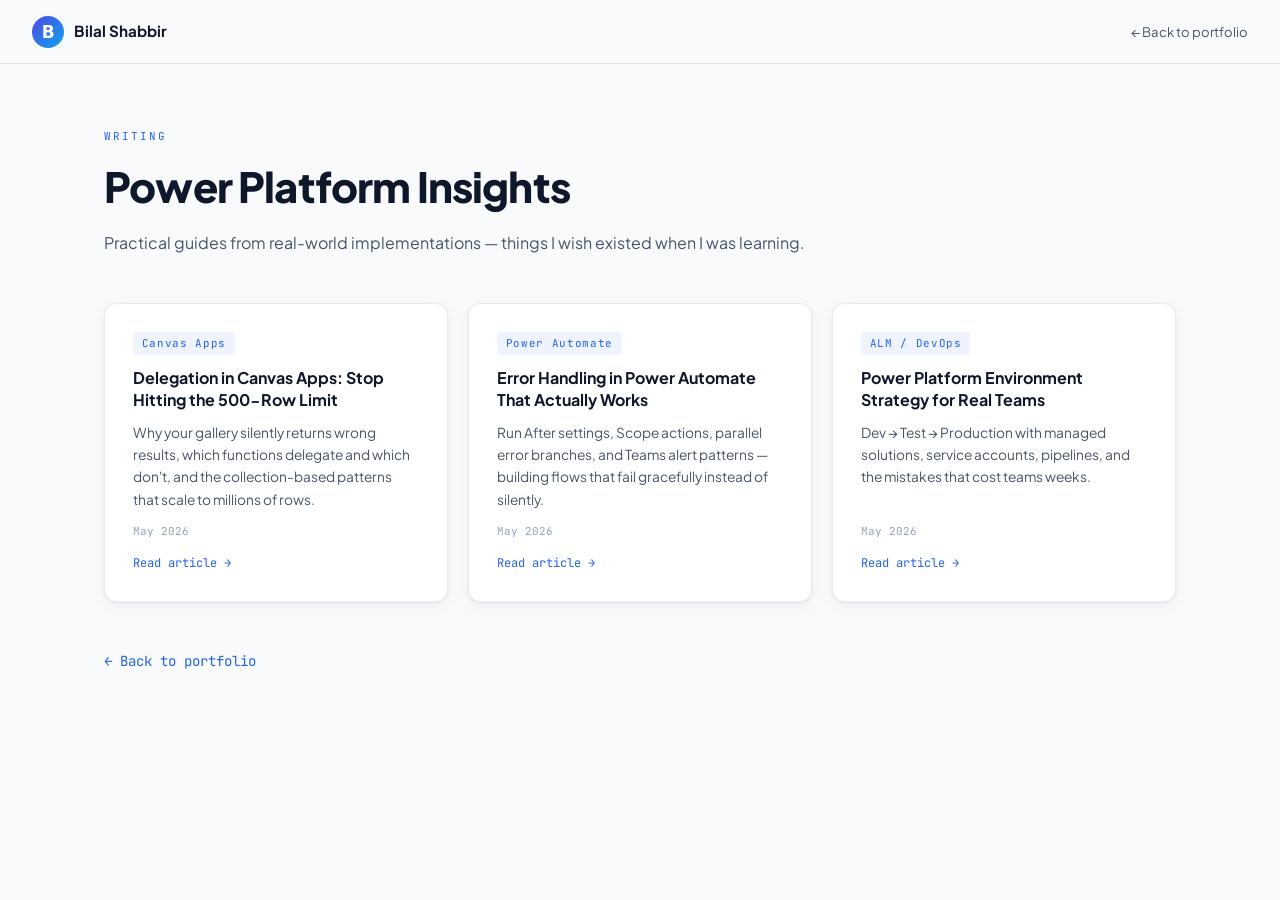
==== commit 6da120ab: "Full site audit fixes - Remove stale khatib365 blog files (post00-mr-yolo, old post01-environment-st" ====
--- a/blog/index.html
+++ b/blog/index.html
@@ -1,725 +1,124 @@
 <!DOCTYPE html>
 <html lang="en">
 <head>
-<meta charset="UTF-8">
-<meta name="viewport" content="width=device-width, initial-scale=1.0">
-<meta name="description" content="Writing by Ahmed El-Khatib — real patterns, real mistakes, real decisions from enterprise Power Platform delivery.">
-<title>Writing — Khatib365</title>
-<link rel="preconnect" href="https://fonts.googleapis.com">
-<link rel="preconnect" href="https://fonts.gstatic.com" crossorigin>
-<link href="https://fonts.googleapis.com/css2?family=Cormorant+Garamond:ital,wght@0,400;0,500;0,600;0,700;1,400;1,600&family=Jost:wght@300;400;500;600&family=Fira+Code:wght@400;500&display=swap" rel="stylesheet">
-<link rel="icon" type="image/svg+xml" href="../assets/favicon.svg">
-<style>
-  :root {
-    --canvas:      #faf7f1;
-    --parchment:   #f4efe6;
-    --parchment-d: #ece4d5;
-    --sand:        #e8dcc8;
-    --ink:         #1c1812;
-    --ink-soft:    #453d31;
-    --ink-mid:     #7a6f60;
-    --ink-light:   #b5a99a;
-    --copper:      #9c5a2e;
-    --copper-light:#c47a4a;
-    --copper-pale: #f2e8dc;
-    --rule:        rgba(28,24,18,0.1);
-    --rule-light:  rgba(28,24,18,0.06);
-    --navy:        #070d1c;
-    --serif:  'Cormorant Garamond', Georgia, serif;
-    --sans:   'Jost', system-ui, sans-serif;
-    --mono:   'Fira Code', 'Courier New', monospace;
-    --max-w:  1100px;
-  }
-  *, *::before, *::after { box-sizing: border-box; margin: 0; padding: 0; }
-  html { scroll-behavior: smooth; overflow-x: hidden; max-width: 100%; }
-  body { background: var(--canvas); color: var(--ink); font-family: var(--sans); font-size: 16px; line-height: 1.7; -webkit-font-smoothing: antialiased; overflow-x: hidden; }
-  a { color: inherit; text-decoration: none; }
-  img { display: block; max-width: 100%; }
+  <meta charset="UTF-8" />
+  <meta name="viewport" content="width=device-width, initial-scale=1.0" />
+  <meta name="description" content="Power Platform blog by Bilal Shabbir — practical guides on Canvas Apps, Power Automate, environment strategy, and more." />
+  <title>Blog — Bilal Shabbir</title>
+  <link rel="preconnect" href="https://fonts.googleapis.com" />
+  <link rel="preconnect" href="https://fonts.gstatic.com" crossorigin />
+  <link href="https://fonts.googleapis.com/css2?family=Plus+Jakarta+Sans:wght@400;500;600;700;800&family=JetBrains+Mono:wght@400;500&display=swap" rel="stylesheet" />
+  <link rel="icon" type="image/svg+xml" href="/assets/favicon.svg" />
+  <style>
+    *, *::before, *::after { box-sizing: border-box; margin: 0; padding: 0; }
+    :root {
+      --bg: #f8fafc; --card: #fff; --text: #0f172a; --muted: #475569;
+      --faint: #94a3b8; --accent: #2563eb; --accent-dk: #1d4ed8;
+      --border: rgba(15,23,42,0.09);
+      --shadow: 0 1px 3px rgba(15,23,42,0.06), 0 4px 16px rgba(15,23,42,0.05);
+      --shadow-h: 0 4px 16px rgba(15,23,42,0.1), 0 8px 32px rgba(37,99,235,0.14);
+      --font: 'Plus Jakarta Sans', system-ui, sans-serif;
+      --mono: 'JetBrains Mono', 'Fira Code', monospace;
+      --max: 1120px; --nav: 64px; --r: 12px;
+    }
+    html { scroll-behavior: smooth; }
+    body { background: var(--bg); color: var(--text); font-family: var(--font); line-height: 1.6; -webkit-font-smoothing: antialiased; }
+    a { color: inherit; text-decoration: none; }
 
-  /* ── NAV ── */
-  .nav {
-    position: fixed; top: 0; left: 0; right: 0; z-index: 100;
-    display: flex; align-items: center; justify-content: space-between;
-    padding: 1.2rem max(1.5rem, calc((100% - var(--max-w)) / 2));
-    background: rgba(250,247,241,0.92); backdrop-filter: blur(14px);
-    border-bottom: 1px solid transparent; transition: all 0.3s ease;
-  }
-  .nav.scrolled { padding-top: 0.85rem; padding-bottom: 0.85rem; border-bottom-color: var(--rule); box-shadow: 0 2px 24px rgba(28,24,18,0.07); }
-  .nav-brand { font-family: var(--serif); font-size: 1.4rem; font-weight: 600; letter-spacing: -0.02em; line-height: 1; white-space: nowrap; }
-  .brand-khatib, .brand-365 { display: inline; }
-  .brand-khatib { color: var(--ink); }
-  .brand-365 { color: var(--copper); }
-  .nav-links { display: flex; align-items: center; gap: 2.5rem; }
-  .nav-link { font-size: 0.85rem; font-weight: 400; color: var(--ink-mid); transition: color 0.2s; position: relative; }
-  .nav-link:hover { color: var(--ink); }
-  .nav-link.active { color: var(--copper); font-weight: 500; }
-  .nav-link::after { content: ''; position: absolute; bottom: -2px; left: 0; right: 0; height: 1px; background: var(--copper); transform: scaleX(0); transform-origin: left; transition: transform 0.22s ease; }
-  .nav-link:hover::after, .nav-link.active::after { transform: scaleX(1); }
-  .nav-toggle { display: none; background: none; border: none; font-size: 1.2rem; color: var(--ink); cursor: pointer; }
+    .nav {
+      position: fixed; top: 0; left: 0; right: 0; z-index: 100; height: var(--nav);
+      display: flex; align-items: center; justify-content: space-between; padding: 0 2rem;
+      background: rgba(248,250,252,0.92); backdrop-filter: blur(14px);
+      border-bottom: 1px solid var(--border);
+    }
+    .nav-logo { display: flex; align-items: center; gap: 0.6rem; }
+    .logo-text { font-weight: 700; font-size: 0.95rem; color: var(--text); }
+    .nav-home { font-size: 0.82rem; color: var(--muted); transition: color 0.2s; }
+    .nav-home:hover { color: var(--accent); }
 
-  /* ── PAGE WRAPPER ── */
-  .page { max-width: var(--max-w); margin: 0 auto; padding: 0 2rem; }
+    .page-wrap { max-width: var(--max); margin: 0 auto; padding: calc(var(--nav) + 64px) 1.5rem 96px; }
+    .eyebrow { font-family: var(--mono); font-size: 0.68rem; letter-spacing: 0.18em; text-transform: uppercase; color: var(--accent); display: block; margin-bottom: 0.5rem; }
+    h1 { font-size: clamp(1.8rem, 4vw, 2.6rem); font-weight: 800; letter-spacing: -0.02em; margin-bottom: 0.6rem; }
+    .page-sub { color: var(--muted); font-size: 1rem; margin-bottom: 3rem; }
 
-  /* ── MASTHEAD ── */
-  .blog-masthead {
-    padding: 110px 0 56px;
-    display: flex; align-items: flex-end; justify-content: space-between;
-    gap: 2rem; border-bottom: 1px solid var(--rule);
-    position: relative;
-  }
-  .masthead-text { flex: 1; }
-  .masthead-eyebrow {
-    font-family: var(--mono); font-size: 0.65rem; letter-spacing: 0.14em;
-    text-transform: uppercase; color: var(--copper); margin-bottom: 1rem;
-  }
-  .masthead-title {
-    font-family: var(--serif); font-size: clamp(2.4rem, 6vw, 4rem);
-    font-weight: 600; line-height: 1.05; letter-spacing: -0.02em; color: var(--ink);
-  }
-  .masthead-title em { font-style: italic; color: var(--copper); }
-  .masthead-sub {
-    margin-top: 1.2rem; font-size: 0.92rem; color: var(--ink-mid);
-    line-height: 1.65; max-width: 480px;
-  }
-  .masthead-count {
-    font-family: var(--serif); font-size: clamp(5rem, 14vw, 9rem);
-    font-weight: 700; line-height: 1; color: var(--sand);
-    letter-spacing: -0.04em; user-select: none; flex-shrink: 0;
-  }
+    .blog-grid { display: grid; grid-template-columns: repeat(3, 1fr); gap: 1.25rem; }
+    .blog-card {
+      background: var(--card); border: 1px solid var(--border); border-radius: var(--r);
+      padding: 1.75rem; display: flex; flex-direction: column; gap: 0.75rem;
+      box-shadow: var(--shadow); transition: border-color 0.2s, transform 0.2s, box-shadow 0.2s;
+    }
+    .blog-card:hover { border-color: rgba(37,99,235,0.25); transform: translateY(-3px); box-shadow: var(--shadow-h); }
+    .blog-tag {
+      display: inline-block; font-family: var(--mono); font-size: 0.68rem; letter-spacing: 0.06em;
+      padding: 0.18rem 0.55rem; border-radius: 4px; background: rgba(37,99,235,0.08); color: var(--accent);
+      width: fit-content;
+    }
+    .blog-card h2 { font-size: 1rem; line-height: 1.35; color: var(--text); }
+    .blog-card p { font-size: 0.86rem; color: var(--muted); line-height: 1.6; flex: 1; }
+    .blog-date { font-family: var(--mono); font-size: 0.68rem; color: var(--faint); }
+    .blog-read { font-family: var(--mono); font-size: 0.75rem; color: var(--accent); margin-top: 0.15rem; }
 
-  /* ── CONTROLS ── */
-  .blog-controls {
-    padding: 1.5rem 0;
-    display: flex; flex-wrap: wrap; align-items: center; gap: 12px;
-    border-bottom: 1px solid var(--rule);
-  }
-  .search-wrap {
-    display: flex; align-items: center; gap: 8px;
-    background: var(--parchment); border: 1px solid var(--sand);
-    border-radius: 6px; padding: 7px 14px; min-width: 200px;
-  }
-  .search-icon { color: var(--ink-light); flex-shrink: 0; }
-  .search-input {
-    background: none; border: none; outline: none;
-    font-family: var(--mono); font-size: 0.72rem; color: var(--ink);
-    width: 100%;
-  }
-  .search-input::placeholder { color: var(--ink-light); }
-  .filter-sep { width: 1px; height: 20px; background: var(--rule); }
-  .filter-label {
-    font-family: var(--mono); font-size: 0.62rem; letter-spacing: 0.1em;
-    text-transform: uppercase; color: var(--ink-light); white-space: nowrap;
-  }
-  .filter-btn {
-    font-family: var(--mono); font-size: 0.68rem; letter-spacing: 0.06em;
-    padding: 5px 14px; border-radius: 20px; border: 1px solid var(--sand);
-    background: transparent; color: var(--ink-mid); cursor: pointer;
-    transition: all 0.18s; white-space: nowrap;
-  }
-  .filter-btn.active, .filter-btn:hover {
-    background: var(--ink); color: var(--canvas); border-color: var(--ink);
-  }
-  .results-count {
-    margin-left: auto; font-family: var(--mono); font-size: 0.62rem;
-    color: var(--ink-light); letter-spacing: 0.04em;
-  }
+    .back-home { display: inline-flex; align-items: center; gap: 0.4rem; margin-top: 3rem; font-size: 0.875rem; color: var(--accent); font-family: var(--mono); }
+    .back-home:hover { text-decoration: underline; }
 
-  /* ── POST GRID ── */
-  .post-grid {
-    padding: 2.5rem 0 0;
-    display: flex; flex-direction: column;
-    gap: 1.5rem;
-  }
-  .post-card {
-    background: var(--parchment); border: 1px solid var(--rule);
-    border-radius: 10px; cursor: pointer; overflow: hidden;
-    transition: box-shadow 0.2s, border-color 0.2s, transform 0.2s;
-    display: flex; flex-direction: row;
-  }
-  .post-card:hover {
-    box-shadow: 0 8px 32px rgba(28,24,18,0.1);
-    border-color: var(--copper-light); transform: translateY(-2px);
-  }
-  .post-card--featured {
-    grid-column: 1 / -1;
-  }
-  /* ── CARD THUMBNAIL ── */
-  .post-card-thumb {
-    flex-shrink: 0; width: 300px;
-    overflow: hidden; position: relative;
-  }
-  .post-card--featured .post-card-thumb { width: 340px; }
-  .post-card-thumb-img {
-    width: 100%; height: 100%; object-fit: cover; display: block;
-    transition: transform 0.4s ease;
-  }
-  .post-card:hover .post-card-thumb-img { transform: scale(1.04); }
-  .post-card-thumb-placeholder {
-    width: 100%; height: 100%; min-height: 200px;
-    background: linear-gradient(145deg, var(--copper-pale) 0%, var(--parchment-d) 70%);
-    display: flex; align-items: center; justify-content: center;
-  }
-  .post-card-thumb-glyph {
-    font-family: var(--serif); font-size: 5rem; line-height: 1;
-    color: rgba(156,90,46,0.2); user-select: none;
-  }
-  /* ── CARD CONTENT ── */
-  .post-card-content {
-    flex: 1; padding: 2rem; display: flex; flex-direction: column;
-  }
-  .post-card--featured .post-card-content { padding: 2.5rem; }
-  .post-card--featured .post-card-excerpt { font-size: 1rem; }
-  .post-card-badge {
-    font-family: var(--mono); font-size: 0.6rem; letter-spacing: 0.12em;
-    text-transform: uppercase; color: var(--copper);
-    background: var(--copper-pale); border: 1px solid rgba(156,90,46,0.18);
-    border-radius: 100px; padding: 4px 12px;
-    display: inline-block; margin-bottom: 1.25rem;
-  }
-  .post-card-meta {
-    display: flex; flex-wrap: wrap; gap: 10px; align-items: center;
-    margin-bottom: 0.85rem;
-  }
-  .post-card-tag {
-    font-family: var(--mono); font-size: 0.62rem; letter-spacing: 0.08em;
-    color: var(--ink-mid); background: var(--parchment-d);
-    padding: 3px 10px; border-radius: 4px;
-  }
-  .post-card-date, .post-card-read {
-    font-family: var(--mono); font-size: 0.62rem; color: var(--ink-light);
-    letter-spacing: 0.06em;
-  }
-  .post-card-title {
-    font-family: var(--serif); font-size: 1.55rem; font-weight: 600;
-    color: var(--ink); line-height: 1.2; letter-spacing: -0.02em;
-    margin-bottom: 1rem;
-  }
-  .post-card--featured .post-card-title { font-size: 2rem; }
-  .post-card-excerpt {
-    font-size: 0.9rem; color: var(--ink-soft); line-height: 1.7;
-    flex: 1; margin-bottom: 1.5rem;
-  }
-  .post-card-link {
-    font-family: var(--mono); font-size: 0.72rem; color: var(--copper);
-    letter-spacing: 0.06em; transition: letter-spacing 0.2s;
-    display: inline-block; margin-top: auto;
-  }
-  .post-card-link:hover { letter-spacing: 0.12em; }
-  .post-card.hidden { display: none; }
-  .no-posts-msg {
-    grid-column: 1 / -1; text-align: center; padding: 3rem 0;
-    font-family: var(--mono); font-size: 0.75rem; color: var(--ink-light);
-    letter-spacing: 0.06em; display: none;
-  }
-  .no-posts-msg.visible { display: block; }
-
-  /* ── AUTHOR STRIP ── */
-  .author-strip {
-    margin-top: 4rem; padding: 2rem; background: var(--parchment);
-    border: 1px solid var(--rule); border-radius: 10px;
-    display: flex; align-items: center; gap: 1.5rem;
-  }
-  .author-strip-photo {
-    width: 56px; height: 56px; border-radius: 50%; object-fit: cover; flex-shrink: 0;
-  }
-  .author-strip-name {
-    font-family: var(--serif); font-size: 1.15rem; font-weight: 600; color: var(--ink);
-  }
-  .author-strip-role {
-    font-size: 0.8rem; color: var(--ink-mid); margin-top: 2px;
-  }
-  .author-strip-link {
-    font-family: var(--mono); font-size: 0.7rem; color: var(--copper);
-    letter-spacing: 0.06em; margin-top: 6px; display: inline-block;
-    transition: letter-spacing 0.2s;
-  }
-  .author-strip-link:hover { letter-spacing: 0.1em; }
-
-  /* ── LINKEDIN CTA ── */
-  .blog-cta {
-    margin-top: 2rem; padding: 2rem;
-    border: 1px solid var(--rule); border-radius: 10px;
-    text-align: center;
-  }
-  .blog-cta-eyebrow {
-    font-family: var(--mono); font-size: 0.62rem; letter-spacing: 0.12em;
-    text-transform: uppercase; color: var(--ink-light); margin-bottom: 0.75rem;
-  }
-  .blog-cta-text {
-    font-family: var(--serif); font-size: 1.25rem; font-weight: 500;
-    color: var(--ink); margin-bottom: 1.25rem;
-  }
-  .blog-cta-btn {
-    display: inline-flex; align-items: center; gap: 8px;
-    font-family: var(--sans); font-size: 0.82rem; font-weight: 500;
-    background: var(--ink); color: var(--canvas);
-    padding: 0.65rem 1.5rem; border-radius: 6px;
-    transition: background 0.2s;
-  }
-  .blog-cta-btn:hover { background: var(--copper); }
-
-  /* ── DISCLAIMER ── */
-  .blog-disclaimer {
-    margin-top: 2rem; margin-bottom: 4rem;
-    padding: 1.25rem 1.5rem;
-    border-left: 2px solid var(--sand);
-    font-size: 0.78rem; color: var(--ink-light); line-height: 1.65;
-    font-style: italic;
-  }
-
-  /* ── FOOTER ── */
-  .footer { background: var(--ink); padding: 2.5rem max(1.5rem, calc((100% - var(--max-w)) / 2)); }
-  .footer-inner { max-width: var(--max-w); margin: 0 auto; display: flex; align-items: center; justify-content: space-between; flex-wrap: wrap; gap: 20px; }
-  .footer .nav-brand { font-size: 1.2rem; }
-  .footer .brand-khatib { color: var(--sand); }
-  .footer .brand-365 { color: var(--copper-light); }
-  .footer-copy { font-family: var(--mono); font-size: 0.65rem; color: var(--ink-mid); letter-spacing: 0.06em; }
-  .footer-links { display: flex; gap: 24px; }
-  .footer-link { font-family: var(--mono); font-size: 0.65rem; color: var(--ink-mid); letter-spacing: 0.06em; transition: color 0.2s; }
-  .footer-link:hover { color: var(--copper-light); }
-  .footer-status {
-    width: 100%; display: flex; align-items: center; justify-content: center;
-    gap: 8px; font-size: 0.68rem; color: var(--ink-mid);
-    font-family: var(--mono); letter-spacing: 0.04em;
-    padding-bottom: 0.75rem; margin-bottom: 0.25rem;
-    border-bottom: 0.5px solid rgba(255,255,255,0.06);
-  }
-  .status-dot {
-    width: 6px; height: 6px; border-radius: 50%; background: #5a9e6f;
-    animation: statusPulse 2.5s ease-in-out infinite;
-  }
-  @keyframes statusPulse { 0%, 100% { opacity: 1; } 50% { opacity: 0.4; } }
-  .status-sep { color: rgba(255,255,255,0.18); }
-  .footer-commit {
-    width: 100%; text-align: center; font-family: var(--mono); font-size: 0.68rem;
-    color: var(--ink-mid); padding: 0.5rem 0;
-    border-top: 0.5px solid rgba(255,255,255,0.06);
-    margin-top: 0.5rem; letter-spacing: 0.02em;
-  }
-  .footer-commit-prefix { color: var(--copper-light); margin-right: 6px; }
-
-  /* ── TIP TOAST ── */
-  .tip-toast {
-    position: fixed; bottom: 28px; right: 28px; z-index: 500;
-    max-width: 360px; background: var(--navy); border-radius: 10px;
-    box-shadow: 0 12px 40px rgba(0,0,0,0.35), 0 0 0 1px rgba(255,255,255,0.06);
-    overflow: hidden; opacity: 0; pointer-events: none;
-    transform: translateY(12px) scale(0.97);
-    transition: opacity 0.35s ease, transform 0.35s ease;
-  }
-  .tip-toast.visible { opacity: 1; pointer-events: auto; transform: none; }
-  .tip-toast.hiding { opacity: 0; transform: translateY(8px) scale(0.97); }
-  .tip-progress {
-    height: 2px; width: 100%; background: var(--copper);
-    transform-origin: left; animation: tipBar 7.8s linear forwards;
-  }
-  @keyframes tipBar { from { transform: scaleX(1); } to { transform: scaleX(0); } }
-  .tip-body { padding: 1rem 1.1rem 1.1rem; }
-  .tip-header { display: flex; justify-content: space-between; align-items: center; margin-bottom: 0.6rem; }
-  .tip-label { font-family: var(--mono); font-size: 0.58rem; letter-spacing: 0.12em; text-transform: uppercase; color: var(--copper-light); }
-  .tip-close { background: none; border: none; color: rgba(181,169,154,0.5); cursor: pointer; font-size: 0.8rem; padding: 0 2px; transition: color 0.2s; }
-  .tip-close:hover { color: var(--sand); }
-  .tip-text { font-size: 0.83rem; color: rgba(228,218,205,0.88); line-height: 1.55; }
-  .tip-text strong { color: var(--sand); font-weight: 500; }
-
-  /* ── SERIES BLOCK ── */
-  .series-block {
-    padding: 2rem 0 0;
-    border-bottom: 1px solid var(--rule);
-    margin-bottom: 0.5rem;
-  }
-  .series-block-header { margin-bottom: 1.25rem; }
-  .series-eyebrow {
-    font-family: var(--mono); font-size: 0.62rem; letter-spacing: 0.14em;
-    text-transform: uppercase; color: var(--copper); margin-bottom: 0.5rem;
-  }
-  .series-title {
-    font-family: var(--serif); font-size: 1.35rem; font-weight: 600;
-    color: var(--ink); margin-bottom: 0.35rem; letter-spacing: -0.01em;
-  }
-  .series-sub {
-    font-size: 0.85rem; color: var(--ink-mid); line-height: 1.6; max-width: 520px;
-  }
-  .series-list { display: flex; flex-direction: column; }
-  .series-item {
-    display: flex; align-items: center; gap: 1.25rem;
-    padding: 0.9rem 0;
-    border-top: 1px solid var(--rule-light);
-    text-decoration: none; color: inherit;
-    transition: background 0.15s;
-  }
-  .series-item--available:hover .si-title { color: var(--copper); }
-  .series-item--soon { opacity: 0.45; pointer-events: none; }
-  .si-num {
-    font-family: var(--mono); font-size: 0.72rem; min-width: 26px;
-    color: var(--ink-light); flex-shrink: 0;
-  }
-  .series-item--available .si-num { color: var(--copper); }
-  .si-content { flex: 1; }
-  .si-title {
-    font-family: var(--serif); font-size: 1rem; font-weight: 600;
-    color: var(--ink); transition: color 0.15s;
-  }
-  .si-sub { font-size: 0.78rem; color: var(--ink-mid); margin-top: 2px; }
-  .si-status {
-    font-family: var(--mono); font-size: 0.62rem; color: var(--copper);
-    letter-spacing: 0.06em; white-space: nowrap; flex-shrink: 0;
-  }
-  .si-status--soon { color: var(--ink-light); }
-
-  /* ── RESPONSIVE ── */
-  @media (max-width: 760px) {
-    .page { padding: 0 1.25rem; }
-    .nav { padding: 1rem 1.25rem; }
-    .nav.scrolled { padding-top: 0.8rem; padding-bottom: 0.8rem; }
-    .nav-links { display: none; }
-    .nav-toggle { display: block; }
-    .nav-links.open {
-      display: flex; flex-direction: column; position: absolute;
-      top: 100%; left: 0; right: 0;
-      background: rgba(250,247,241,0.98); padding: 1rem 1.5rem 1.5rem;
-      border-bottom: 1px solid var(--rule); gap: 1rem;
+    @media (max-width: 768px) {
+      .blog-grid { grid-template-columns: 1fr; }
     }
-    .blog-masthead { flex-direction: column; align-items: flex-start; padding-top: 90px; }
-    .masthead-count { display: none; }
-    .post-card { flex-direction: column; }
-    .post-card-thumb { width: 100%; height: 220px; }
-    .post-card--featured .post-card-thumb { width: 100%; height: 240px; }
-    .tip-toast { max-width: calc(100vw - 40px); right: 20px; bottom: 20px; }
-    .footer { padding: 2rem 1.25rem; }
-  }
-</style>
+  </style>
 </head>
 <body>
 
-<!-- NAV -->
-<nav class="nav" id="nav">
-  <a href="../" class="nav-brand"><span class="brand-khatib">Khatib</span><span class="brand-365">365</span></a>
-  <div class="nav-links" id="navLinks">
-    <a href="../#about" class="nav-link">About</a>
-    <a href="index.html" class="nav-link active">Writing</a>
-    <a href="../#skills" class="nav-link">Skills</a>
-    <a href="../#contact" class="nav-link">Contact</a>
-  </div>
-  <button class="nav-toggle" id="navToggle" aria-label="Menu">☰</button>
-</nav>
+  <nav class="nav">
+    <a href="/" class="nav-logo">
+      <svg width="32" height="32" viewBox="0 0 32 32" fill="none" xmlns="http://www.w3.org/2000/svg">
+        <defs>
+          <linearGradient id="blogNavGrad" x1="0" y1="0" x2="32" y2="32" gradientUnits="userSpaceOnUse">
+            <stop offset="0%" stop-color="#4f46e5"/><stop offset="100%" stop-color="#0ea5e9"/>
+          </linearGradient>
+        </defs>
+        <circle cx="16" cy="16" r="16" fill="url(#blogNavGrad)"/>
+        <text x="16" y="22" font-family="system-ui,-apple-system,sans-serif" font-size="17" font-weight="800" text-anchor="middle" fill="white" letter-spacing="-0.5">B</text>
+      </svg>
+      <span class="logo-text">Bilal Shabbir</span>
+    </a>
+    <a href="/" class="nav-home">← Back to portfolio</a>
+  </nav>
 
-<div class="page">
+  <main class="page-wrap">
+    <span class="eyebrow">Writing</span>
+    <h1>Power Platform Insights</h1>
+    <p class="page-sub">Practical guides from real-world implementations — things I wish existed when I was learning.</p>
 
-  <!-- MASTHEAD -->
-  <header class="blog-masthead">
-    <div class="masthead-text">
-      <p class="masthead-eyebrow">Khatib365 · Writing</p>
-      <h1 class="masthead-title">Field notes <em>from the trenches.</em></h1>
-      <p class="masthead-sub">Real decisions, real mistakes, real patterns — from someone who's actually in the middle of it. Not a course. Not a certification guide. Just what I've learned the hard way.</p>
-    </div>
-    <div class="masthead-count" aria-hidden="true">01</div>
-  </header>
+    <div class="blog-grid">
 
-  <!-- SERIES BLOCK -->
-  <div class="series-block">
-    <div class="series-block-header">
-      <p class="series-eyebrow">Reading series</p>
-      <h2 class="series-title">Power Platform Deployment Series</h2>
-      <p class="series-sub">A practical guide to deploying Power Platform properly — from environment strategy to pipelines, governance, and beyond. Read in order.</p>
-    </div>
-    <div class="series-list">
-      <a href="post00-mr-yolo.html" class="series-item series-item--available">
-        <span class="si-num">00</span>
-        <div class="si-content">
-          <div class="si-title">Meet Mr. YOLO</div>
-          <div class="si-sub">Why this series exists — and the character behind every bad deployment decision</div>
-        </div>
-        <span class="si-status">Read →</span>
+      <a class="blog-card" href="/blog/post01-canvas-app-delegation.html">
+        <span class="blog-tag">Canvas Apps</span>
+        <h2>Delegation in Canvas Apps: Stop Hitting the 500-Row Limit</h2>
+        <p>Why your gallery silently returns wrong results, which functions delegate and which don't, and the collection-based patterns that scale to millions of rows.</p>
+        <span class="blog-date">May 2026</span>
+        <span class="blog-read">Read article →</span>
       </a>
-      <a href="post01-environment-strategy.html" class="series-item series-item--available">
-        <span class="si-num">01</span>
-        <div class="si-content">
-          <div class="si-title">Environment Strategy</div>
-          <div class="si-sub">Before you write a single line of code — topology, security groups, DLP, and the four mistakes that haunt every project</div>
-        </div>
-        <span class="si-status">Read →</span>
+
+      <a class="blog-card" href="/blog/post02-power-automate-error-handling.html">
+        <span class="blog-tag">Power Automate</span>
+        <h2>Error Handling in Power Automate That Actually Works</h2>
+        <p>Run After settings, Scope actions, parallel error branches, and Teams alert patterns — building flows that fail gracefully instead of silently.</p>
+        <span class="blog-date">May 2026</span>
+        <span class="blog-read">Read article →</span>
       </a>
-      <div class="series-item series-item--soon">
-        <span class="si-num">02</span>
-        <div class="si-content">
-          <div class="si-title">DLP Policies</div>
-          <div class="si-sub">What can connect to what — and what can never touch your data</div>
-        </div>
-        <span class="si-status si-status--soon">Coming soon</span>
-      </div>
-      <div class="series-item series-item--soon">
-        <span class="si-num">03</span>
-        <div class="si-content">
-          <div class="si-title">Solutions and Publishers</div>
-          <div class="si-sub">The packaging layer everything else depends on</div>
-        </div>
-        <span class="si-status si-status--soon">Coming soon</span>
-      </div>
-      <div class="series-item series-item--soon">
-        <span class="si-num">04</span>
-        <div class="si-content">
-          <div class="si-title">Power Platform Pipelines</div>
-          <div class="si-sub">Automated deployment from Dev to Production — no manual exports</div>
-        </div>
-        <span class="si-status si-status--soon">Coming soon</span>
-      </div>
-    </div>
-  </div>
 
-  <!-- CONTROLS -->
-  <div class="blog-controls">
-    <div class="search-wrap">
-      <svg class="search-icon" viewBox="0 0 24 24" fill="none" stroke="currentColor" stroke-width="1.5" width="13" height="13" aria-hidden="true"><circle cx="11" cy="11" r="8"/><line x1="21" y1="21" x2="16.65" y2="16.65"/></svg>
-      <input type="text" id="searchInput" class="search-input" placeholder="Search posts…" aria-label="Search posts">
-    </div>
-    <div class="filter-sep"></div>
-    <span class="filter-label">Filter</span>
-    <button class="filter-btn active" data-filter="all">All</button>
-    <button class="filter-btn" data-filter="alm">ALM</button>
-    <button class="filter-btn" data-filter="integration">Integration</button>
-    <button class="filter-btn" data-filter="dataverse">Dataverse</button>
-    <button class="filter-btn" data-filter="architecture">Architecture</button>
-    <button class="filter-btn" data-filter="ai">AI</button>
-    <span class="results-count" id="resultsCount">2 posts</span>
+      <a class="blog-card" href="/blog/post03-environment-strategy.html">
+        <span class="blog-tag">ALM / DevOps</span>
+        <h2>Power Platform Environment Strategy for Real Teams</h2>
+        <p>Dev → Test → Production with managed solutions, service accounts, pipelines, and the mistakes that cost teams weeks.</p>
+        <span class="blog-date">May 2026</span>
+        <span class="blog-read">Read article →</span>
+      </a>
 
-  </div>
-
-  <!-- POST GRID -->
-  <div class="post-grid" id="postGrid">
-
-    <!-- Post 01 — featured (newest) -->
-    <article class="post-card post-card--featured"
-      data-tags="alm,architecture"
-      data-title="Before You Write a Single Line of Code, Get Your Environments Right"
-      data-excerpt="Environment decisions in Power Platform are irreversible. Here's what to get right before writing a single line of code — topology, security groups, URLs, and the four mistakes that haunt projects."
-      onclick="location.href='post01-environment-strategy.html'"
-      style="cursor:pointer">
-      <div class="post-card-thumb">
-        <img src="../assets/images/post01/post01-card.png" alt="Post 01 — Environment Strategy" class="post-card-thumb-img" loading="lazy">
-      </div>
-      <div class="post-card-content">
-        <div class="post-card-badge">Deployment Series · Post 01</div>
-        <div class="post-card-meta">
-          <span class="post-card-tag">ALM · Environments</span>
-          <span class="post-card-date">March 2026</span>
-          <span class="post-card-read">18 min read</span>
-        </div>
-        <h2 class="post-card-title">Before You Write a Single Line of Code, Get Your Environments Right</h2>
-        <p class="post-card-excerpt">Environment decisions in Power Platform are irreversible. Here's what to get right before writing a single line of code — topology, security groups, URLs, and the four mistakes that haunt projects.</p>
-        <a href="post01-environment-strategy.html" class="post-card-link">Read post →</a>
-      </div>
-    </article>
-
-    <!-- Post 00 -->
-    <article class="post-card"
-      data-tags="alm,architecture"
-      data-title="Meet Mr. YOLO — Power Platform Deployment Series"
-      data-excerpt="Before environments, pipelines, and solutions — meet the developer who ships first and asks questions never. The story of how good intentions build unmaintainable systems, and why this series exists."
-      onclick="location.href='post00-mr-yolo.html'"
-      style="cursor:pointer">
-      <div class="post-card-thumb">
-        <img src="../assets/screenshots/post00/from_yolo_to_alm_v3.png" alt="From YOLO to ALM — Power Platform Deployment Series" class="post-card-thumb-img" loading="lazy">
-      </div>
-      <div class="post-card-content">
-        <div class="post-card-badge">Deployment Series · Post 00</div>
-        <div class="post-card-meta">
-          <span class="post-card-tag">ALM · Series Intro</span>
-          <span class="post-card-date">March 2026</span>
-          <span class="post-card-read">8 min read</span>
-        </div>
-        <h2 class="post-card-title">Meet Mr. YOLO</h2>
-        <p class="post-card-excerpt">Before environments, pipelines, and solutions — meet the developer who ships first and asks questions never. The story of how good intentions build unmaintainable systems, and why this series exists.</p>
-        <a href="post00-mr-yolo.html" class="post-card-link">Read post →</a>
-      </div>
-    </article>
-
-    <div class="no-posts-msg" id="noPostsMsg">
-      No published posts match that filter — check back soon.
     </div>
 
-  </div>
+    <a href="/" class="back-home">← Back to portfolio</a>
+  </main>
 
-  <!-- AUTHOR STRIP -->
-  <div class="author-strip">
-    <img src="../assets/photo.jpg" alt="Ahmed El-Khatib" class="author-strip-photo">
-    <div>
-      <div class="author-strip-name">Ahmed El-Khatib</div>
-      <div class="author-strip-role">Power Platform Technical Lead · one of the leading Microsoft Partners in the Middle East</div>
-      <a href="../" class="author-strip-link">← Back to home</a>
-    </div>
-  </div>
-
-  <!-- LINKEDIN CTA -->
-  <div class="blog-cta">
-    <p class="blog-cta-eyebrow">Stay in the loop</p>
-    <p class="blog-cta-text">New posts, when they drop. No newsletter.</p>
-    <a href="https://linkedin.com/in/ahmed-el-khatib" target="_blank" rel="noopener noreferrer" class="blog-cta-btn">
-      <svg width="14" height="14" viewBox="0 0 24 24" fill="currentColor" aria-hidden="true"><path d="M20.447 20.452h-3.554v-5.569c0-1.328-.027-3.037-1.852-3.037-1.853 0-2.136 1.445-2.136 2.939v5.667H9.351V9h3.414v1.561h.046c.477-.9 1.637-1.85 3.37-1.85 3.601 0 4.267 2.37 4.267 5.455v6.286zM5.337 7.433a2.062 2.062 0 0 1-2.063-2.065 2.064 2.064 0 1 1 2.063 2.065zm1.782 13.019H3.555V9h3.564v11.452zM22.225 0H1.771C.792 0 0 .774 0 1.729v20.542C0 23.227.792 24 1.771 24h20.451C23.2 24 24 23.227 24 22.271V1.729C24 .774 23.2 0 22.222 0h.003z"/></svg>
-      Connect on LinkedIn
-    </a>
-  </div>
-
-  <!-- DISCLAIMER -->
-  <div class="blog-disclaimer">
-    Everything on this blog is my own opinion, based on personal experience.
-    Not Microsoft's, not my employer's — mine. Take it, challenge it, build on it. That's the point.
-  </div>
-
-</div><!-- /.page -->
-
-<!-- FOOTER -->
-<footer class="footer">
-  <div class="footer-inner">
-    <div class="footer-status">
-      <span class="status-dot"></span>
-      <span class="status-text">All environments managed</span>
-      <span class="status-sep">·</span>
-      <span class="status-text">No hotfixes in production today</span>
-      <span class="status-sep">·</span>
-      <span class="status-text" id="status-uptime"></span>
-    </div>
-    <a href="../" class="nav-brand"><span class="brand-khatib">Khatib</span><span class="brand-365">365</span></a>
-    <span class="footer-copy">© 2026 Ahmed El-Khatib</span>
-    <div class="footer-links">
-      <a href="../" class="footer-link">Home</a>
-      <a href="../#contact" class="footer-link">Contact</a>
-      <a href="https://linkedin.com/in/ahmed-el-khatib" class="footer-link" target="_blank" rel="noopener noreferrer">LinkedIn</a>
-    </div>
-    <div class="footer-commit">
-      <span class="footer-commit-prefix">git ›</span>
-      <span class="footer-commit-msg" id="footer-commit-msg"></span>
-    </div>
-  </div>
-</footer>
-
-<!-- SARCASTIC TIP TOAST -->
-<div class="tip-toast" id="tipToast" role="status" aria-live="polite">
-  <div class="tip-progress" id="tipProgress"></div>
-  <div class="tip-body">
-    <div class="tip-header">
-      <span class="tip-label">⚡ Power Platform Truth Bomb</span>
-      <button class="tip-close" id="tipClose" aria-label="Dismiss">✕</button>
-    </div>
-    <p class="tip-text" id="tipText"></p>
-  </div>
-</div>
-
-<script>
-  // ── Nav scroll + mobile toggle
-  const nav = document.getElementById('nav');
-  window.addEventListener('scroll', () => nav.classList.toggle('scrolled', window.scrollY > 40));
-  const toggle = document.getElementById('navToggle');
-  const navLinks = document.getElementById('navLinks');
-  toggle?.addEventListener('click', () => navLinks.classList.toggle('open'));
-  navLinks?.querySelectorAll('a').forEach(a => a.addEventListener('click', () => navLinks.classList.remove('open')));
-
-  // ── Filter + Search
-  const filterBtns  = document.querySelectorAll('.filter-btn');
-  const postCards   = document.querySelectorAll('.post-card--featured, .post-card:not(.post-card--featured)');
-  const noPostsMsg  = document.getElementById('noPostsMsg');
-  const searchInput = document.getElementById('searchInput');
-  const resultsCount = document.getElementById('resultsCount');
-  let activeFilter  = 'all';
-  let searchQuery   = '';
-
-  function applyFilters() {
-    let visible = 0;
-    postCards.forEach(card => {
-      const tags    = (card.dataset.tags || '').toLowerCase();
-      const title   = (card.dataset.title || '').toLowerCase();
-      const excerpt = (card.dataset.excerpt || '').toLowerCase();
-      const matchFilter = activeFilter === 'all' || tags.includes(activeFilter);
-      const matchSearch = !searchQuery || title.includes(searchQuery) || excerpt.includes(searchQuery);
-      const show = matchFilter && matchSearch;
-      card.classList.toggle('hidden', !show);
-      if (show) visible++;
-    });
-    noPostsMsg.classList.toggle('visible', visible === 0);
-    resultsCount.textContent = visible === 1 ? '1 post' : visible + ' posts';
-  }
-
-  filterBtns.forEach(btn => {
-    btn.addEventListener('click', () => {
-      filterBtns.forEach(b => b.classList.remove('active'));
-      btn.classList.add('active');
-      activeFilter = btn.dataset.filter;
-      applyFilters();
-    });
-  });
-
-  searchInput.addEventListener('input', () => {
-    searchQuery = searchInput.value.toLowerCase().trim();
-    applyFilters();
-  });
-
-  // ── Sarcastic tip toast
-  const sarcasticTips = [
-    "<strong>Oh, you're deploying unmanaged to production again?</strong> A classic. We don't judge here. But we're judging.",
-    "<strong>Hardcoded that URL directly in the flow, did you?</strong> It works perfectly in Dev. Dev is not real life.",
-    "<strong>No security groups on the environment?</strong> Bold. Everyone's a System Admin now. The auditors say hi.",
-    "<strong>You just put everything in one solution.</strong> The data model, the flows, the apps, the PCF. Future you has been notified.",
-    "<strong>It works in Dev, so that's basically done, right?</strong> Dev is a lie we all agreed to believe.",
-    "<strong>Polling every 60 seconds when nothing changes?</strong> Your API provider filed a noise complaint.",
-    "<strong>Three different publisher prefixes across the same org.</strong> This is permanent. This is forever. Good luck.",
-    "<strong>Synchronous plugin. Ten thousand rows. Let's go.</strong> The transaction thread is crying.",
-    "<strong>No DLP policies? That's called freedom.</strong> Someone just connected their personal Gmail. It's fine.",
-    "<strong>You skipped the environment variables again.</strong> The service account whose email is in 47 flows just resigned."
-  ];
-
-  const toast    = document.getElementById('tipToast');
-  const tipText  = document.getElementById('tipText');
-  const tipClose = document.getElementById('tipClose');
-  let   tipTimer = null;
-
-  function dismissTip() {
-    toast.classList.remove('visible');
-    toast.classList.add('hiding');
-    clearTimeout(tipTimer);
-    setTimeout(() => toast.classList.remove('hiding'), 500);
-  }
-
-  window.addEventListener('load', () => {
-    tipText.innerHTML = sarcasticTips[Math.floor(Math.random() * sarcasticTips.length)];
-    setTimeout(() => {
-      toast.classList.add('visible');
-      tipTimer = setTimeout(dismissTip, 7800);
-    }, 1600);
-  });
-
-  tipClose.addEventListener('click', dismissTip);
-
-  // ── Footer commit + uptime
-  (function() {
-    const commits = [
-      "fix: fixed the fix that fixed the previous fix",
-      "hotfix: please work",
-      "temp: do not push to prod (pushing to prod)",
-      "chore: removed todo comments (left the todos)",
-      "refactor: same code, more confidence",
-      "fix: it works now (reason unknown)",
-      "wip: not wip anymore, shipping anyway",
-      "feat: added feature client didn't ask for but definitely needs",
-      "hotfix: prod is fine, this is fine, everything is fine",
-      "fix: reverted the revert of the revert",
-      "style: moved semicolon 1px to the right",
-      "docs: added comment explaining what the code does (incorrectly)",
-      "fix: null check (too late)",
-      "feat: environment variables (they were hardcoded until today)",
-      "deploy: fingers crossed",
-      "fix: works on my machine (adding my machine to prod)",
-      "chore: deleted unused code (it will be needed next week)",
-      "feat: error handling (catching and ignoring)",
-      "fix: race condition by adding setTimeout 1000",
-      "hotfix: unrelated change that somehow fixes everything"
-    ];
-    const msgEl = document.getElementById('footer-commit-msg');
-    if (msgEl) msgEl.textContent = commits[Math.floor(Math.random() * commits.length)];
-    const uptimeEl = document.getElementById('status-uptime');
-    if (uptimeEl) uptimeEl.textContent =
-      'Khatib365 up for ' +
-      Math.floor((Date.now() - new Date('2026-03-01').getTime()) / 86400000) + ' days';
-  })();
-</script>
 </body>
 </html>
